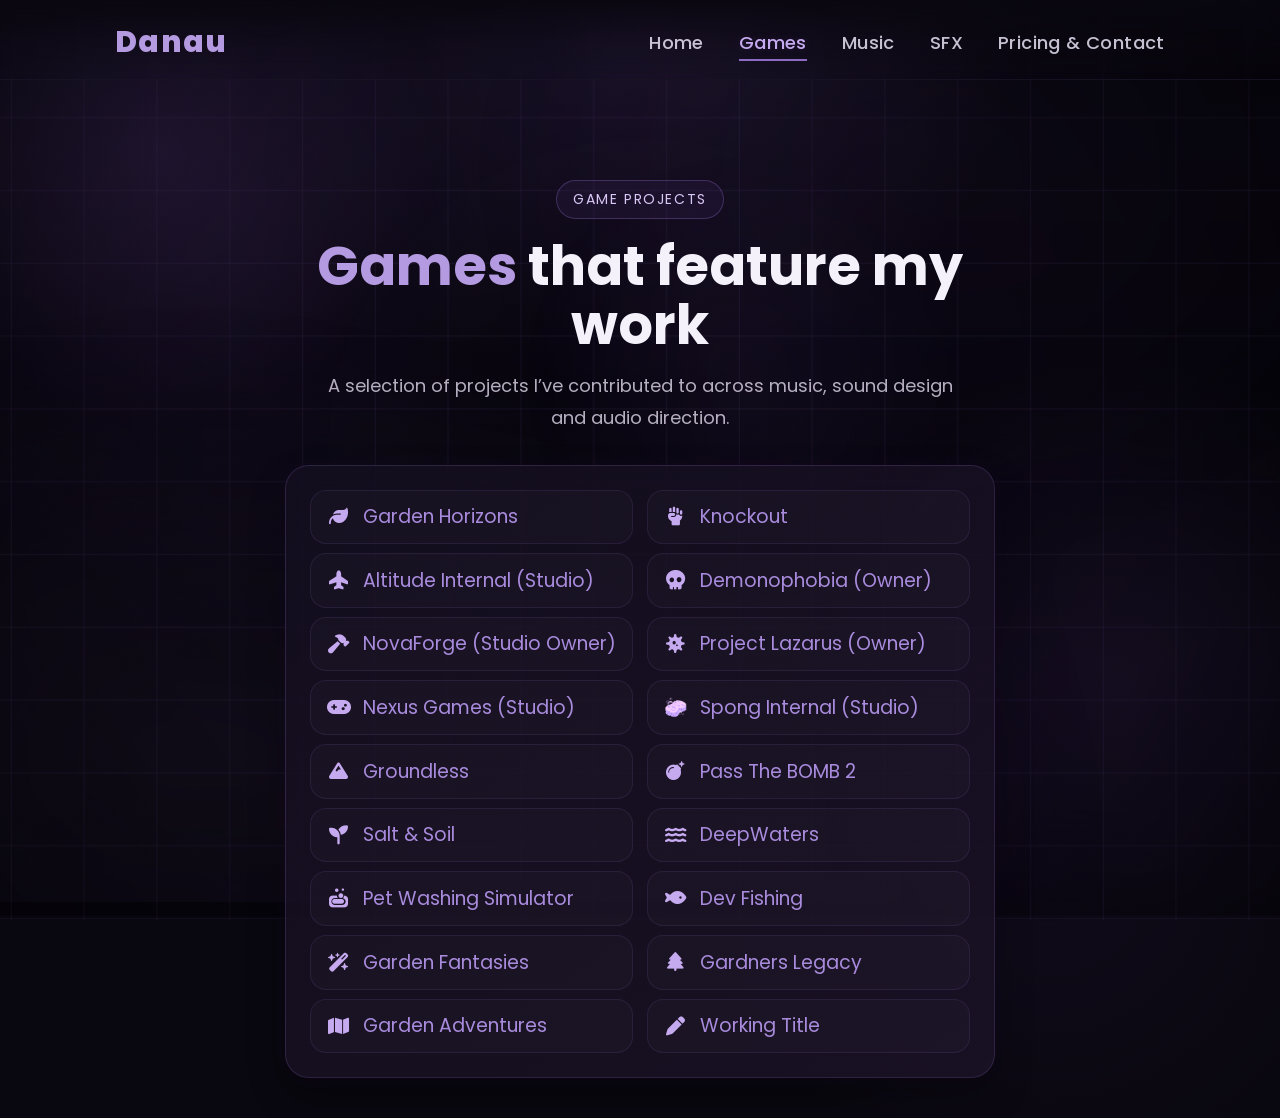
==== games.html @ 1e095b47 "1" ====
<!DOCTYPE html>
<html lang="en">
<head>
    <meta charset="UTF-8">
    <meta name="viewport" content="width=device-width, initial-scale=1.0">
    <link rel="stylesheet" href="https://cdnjs.cloudflare.com/ajax/libs/font-awesome/6.5.2/css/all.min.css">
    <link rel="stylesheet" href="style.css">
    <title>Games</title>
</head>
<body>
    <div class="background-particles" aria-hidden="true">
        <span></span><span></span><span></span><span></span><span></span><span></span>
        <span></span><span></span><span></span><span></span><span></span><span></span>
        <span></span><span></span><span></span><span></span><span></span><span></span>
    </div>
    <div class="cursor-particles" aria-hidden="true"></div>

    <header>
        <a href="index.html" class="logo">Danau</a>

        <nav>
            <a href="index.html">Home</a>
            <a href="games.html" class="active">Games</a>
            <a href="music.html">Music</a>
            <a href="sfx.html">SFX</a>
            <a href="pricing.html">Pricing & Contact</a>
        </nav>
    </header>

    <section class="games-page">
        <div class="games-hero">
            <p class="music-tag">Game projects</p>
            <h1><span>Games</span> that feature my work</h1>
            <p class="music-intro">A selection of projects I’ve contributed to across music, sound design and audio direction.</p>
        </div>

        <div class="games-list-wrap">
            <ol class="games-list games-list-two-column">
                <li><a href="https://www.roblox.com/games/130594398886540/Garden-Horizons" class="game-link" target="_blank" rel="noopener noreferrer"><i class="fa-solid fa-leaf"></i><span>Garden Horizons</span></a></li>
                <li><a href="https://www.roblox.com/games/136764190843219/Knockout" class="game-link" target="_blank" rel="noopener noreferrer"><i class="fa-solid fa-hand-fist"></i><span>Knockout</span></a></li>
                <li><i class="fa-solid fa-plane-up"></i><span>Altitude Internal (Studio)</span></li>
                <li><i class="fa-solid fa-skull"></i><span>Demonophobia (Owner)</span></li>
                <li><i class="fa-solid fa-hammer"></i><span>NovaForge (Studio Owner)</span></li>
                <li><i class="fa-solid fa-virus"></i><span>Project Lazarus (Owner)</span></li>
                <li><i class="fa-solid fa-gamepad"></i><span>Nexus Games (Studio)</span></li>
                <li><span class="game-emoji">🧽</span><span>Spong Internal (Studio)</span></li>
                <li><i class="fa-solid fa-mountain"></i><span>Groundless</span></li>
                <li><i class="fa-solid fa-bomb"></i><span>Pass The BOMB 2</span></li>
                <li><i class="fa-solid fa-seedling"></i><span>Salt &amp; Soil</span></li>
                <li><i class="fa-solid fa-water"></i><span>DeepWaters</span></li>
                <li><i class="fa-solid fa-soap"></i><span>Pet Washing Simulator</span></li>
                <li><i class="fa-solid fa-fish"></i><span>Dev Fishing</span></li>
                <li><i class="fa-solid fa-wand-magic-sparkles"></i><span>Garden Fantasies</span></li>
                <li><i class="fa-solid fa-tree"></i><span>Gardners Legacy</span></li>
                <li><i class="fa-solid fa-map"></i><span>Garden Adventures</span></li>
                <li><i class="fa-solid fa-pen"></i><span>Working Title</span></li>
            </ol>
        </div>
    </section>

    <script src="background.js"></script>
</body>
</html>
---- style.css ----
@import url('https://fonts.googleapis.com/css2?family=Poppins:wght@100;200;300;400;500;600&display=swap');

*{
    margin: 0;
    padding: 0;
    box-sizing: border-box;
    text-decoration: none;
    border: none;
    outline: none;
    font-family: 'Poppins', sans-serif;
}

html{
    font-size: 62.5%;
    background-color: #09070f;
}

:root{
    --grid-offset-x: 0px;
    --grid-offset-y: 0px;
}

body{
    width: 100%;
    min-height: 100vh;
    overflow-x: hidden;
    overflow-y: auto;
    background-color: #09070f;
    background-image:
        radial-gradient(circle at 50% 0%, rgba(120, 84, 176, 0.24), transparent 30%),
        radial-gradient(circle at 18% 22%, rgba(73, 45, 112, 0.18), transparent 26%),
        radial-gradient(circle at 82% 78%, rgba(52, 32, 83, 0.16), transparent 24%);
    background-size: auto, auto, auto;
    background-position: center top, 0 0, 100% 100%;
    color: #f5f1fb;
    position: relative;
}

body.grid-drift::selection{
    background: rgba(168, 139, 220, 0.25);
}

body::before{
    content: "";
    position: fixed;
    inset: -2px 0;
    pointer-events: none;
    background:
        linear-gradient(rgba(92, 69, 128, 0.16) 1px, transparent 1px),
        linear-gradient(90deg, rgba(92, 69, 128, 0.16) 1px, transparent 1px),
        radial-gradient(circle at 14% 18%, rgba(132, 96, 188, 0.16), transparent 20%),
        radial-gradient(circle at 86% 74%, rgba(82, 53, 122, 0.2), transparent 24%),
        linear-gradient(135deg, rgba(40, 23, 63, 0.18), transparent 42%),
        linear-gradient(to bottom, rgba(7, 5, 12, 0.18), rgba(7, 5, 12, 0.6));
    background-size: 70px 70px, 70px 70px, auto, auto, auto, auto;
    background-position:
        var(--grid-offset-x) var(--grid-offset-y),
        var(--grid-offset-x) var(--grid-offset-y),
        0 0,
        0 0,
        0 0,
        0 0;
    transform: translate3d(0, 0, 0) scale(1.04);
    transform-origin: center;
    animation: driftGridLayer 26s linear infinite, driftGlowPrimary 22s ease-in-out infinite alternate;
    will-change: transform, background-position;
    z-index: 0;
}

body::after{
    content: "";
    position: fixed;
    inset: -2px 0;
    pointer-events: none;
    background:
        radial-gradient(circle at 58% 42%, rgba(110, 76, 166, 0.08), transparent 24%),
        radial-gradient(circle at center, transparent 38%, rgba(0, 0, 0, 0.28) 100%);
    transform: translate3d(0, 0, 0) scale(1.03);
    transform-origin: center;
    animation: driftGlowSecondary 28s ease-in-out infinite alternate;
    z-index: 0;
}

.background-particles::before{
    content: "";
    position: absolute;
    inset: -10% -5%;
    pointer-events: none;
    background:
        radial-gradient(ellipse at 18% 78%, rgba(116, 92, 158, 0.14), transparent 38%),
        radial-gradient(ellipse at 72% 24%, rgba(80, 54, 120, 0.12), transparent 34%),
        radial-gradient(ellipse at 52% 88%, rgba(48, 30, 73, 0.18), transparent 42%);
    filter: blur(38px);
    opacity: 0.75;
    animation: driftMist 22s ease-in-out infinite alternate;
}

.background-particles{
    position: fixed;
    inset: -2px 0;
    overflow: hidden;
    pointer-events: none;
    z-index: 0;
}

.cursor-particles{
    position: fixed;
    inset: 0;
    pointer-events: none;
    overflow: hidden;
    z-index: 2;
}

.cursor-particle{
    position: absolute;
    width: 0.8rem;
    height: 0.8rem;
    border-radius: 0.2rem;
    background: linear-gradient(180deg, rgba(106, 83, 145, 0.4), rgba(52, 32, 79, 0.26));
    border: 1px solid rgba(130, 118, 170, 0.16);
    box-shadow: 0 0 10px rgba(82, 62, 120, 0.2);
    opacity: 0;
    animation: cursorParticleFade 1.2s ease-out forwards;
}

.background-particles span{
    position: absolute;
    display: block;
    width: 0.9rem;
    height: 0.9rem;
    background: linear-gradient(180deg, rgba(106, 83, 145, 0.52), rgba(52, 32, 79, 0.38));
    border: 1px solid rgba(130, 118, 170, 0.24);
    border-radius: 0.2rem;
    box-shadow: 0 0 14px rgba(82, 62, 120, 0.3);
    opacity: 0.8;
    animation: floatBlock linear infinite;
}

.background-particles span:nth-child(1){ left: 4%; top: 112%; animation-duration: 16s; animation-delay: -2s; }
.background-particles span:nth-child(2){ left: 9%; top: 108%; width: 0.7rem; height: 0.7rem; animation-duration: 20s; animation-delay: -6s; }
.background-particles span:nth-child(3){ left: 14%; top: 115%; width: 1rem; height: 1rem; animation-duration: 18s; animation-delay: -10s; }
.background-particles span:nth-child(4){ left: 20%; top: 109%; width: 0.8rem; height: 0.8rem; animation-duration: 22s; animation-delay: -4s; }
.background-particles span:nth-child(5){ left: 26%; top: 118%; width: 1.1rem; height: 1.1rem; animation-duration: 19s; animation-delay: -9s; }
.background-particles span:nth-child(6){ left: 32%; top: 110%; width: 0.75rem; height: 0.75rem; animation-duration: 24s; animation-delay: -12s; }
.background-particles span:nth-child(7){ left: 38%; top: 116%; width: 0.9rem; height: 0.9rem; animation-duration: 17s; animation-delay: -5s; }
.background-particles span:nth-child(8){ left: 44%; top: 111%; width: 1rem; height: 1rem; animation-duration: 21s; animation-delay: -8s; }
.background-particles span:nth-child(9){ left: 50%; top: 119%; width: 0.7rem; height: 0.7rem; animation-duration: 23s; animation-delay: -14s; }
.background-particles span:nth-child(10){ left: 56%; top: 107%; width: 1.05rem; height: 1.05rem; animation-duration: 18s; animation-delay: -7s; }
.background-particles span:nth-child(11){ left: 62%; top: 114%; width: 0.85rem; height: 0.85rem; animation-duration: 20s; animation-delay: -11s; }
.background-particles span:nth-child(12){ left: 68%; top: 109%; width: 1.15rem; height: 1.15rem; animation-duration: 25s; animation-delay: -3s; }
.background-particles span:nth-child(13){ left: 73%; top: 117%; width: 0.8rem; height: 0.8rem; animation-duration: 19s; animation-delay: -13s; }
.background-particles span:nth-child(14){ left: 78%; top: 112%; width: 0.95rem; height: 0.95rem; animation-duration: 22s; animation-delay: -6s; }
.background-particles span:nth-child(15){ left: 83%; top: 118%; width: 0.7rem; height: 0.7rem; animation-duration: 17s; animation-delay: -9s; }
.background-particles span:nth-child(16){ left: 88%; top: 110%; width: 1rem; height: 1rem; animation-duration: 24s; animation-delay: -15s; }
.background-particles span:nth-child(17){ left: 93%; top: 116%; width: 0.85rem; height: 0.85rem; animation-duration: 18s; animation-delay: -4s; }
.background-particles span:nth-child(18){ left: 97%; top: 113%; width: 1.1rem; height: 1.1rem; animation-duration: 21s; animation-delay: -10s; }

header{
    position: fixed;
    top: 0;
    left: 0;
    width: 100%;
    padding: 2rem 9% 1.4rem;
    background: linear-gradient(180deg, rgba(9, 7, 15, 0.92), rgba(9, 7, 15, 0.35), transparent);
    border-bottom: 1px solid rgba(126, 96, 175, 0.12);
    backdrop-filter: blur(6px);
    display: flex;
    justify-content: space-between;
    align-items: center;
    z-index: 100;
}

main,
header,
section{
    position: relative;
}

.logo{
    display: inline-block;
    font-size: 3rem;
    color: #b49ae0;
    font-weight: 800;
    cursor: pointer;
    letter-spacing: 0.12rem;
    transition: transform 0.25s ease, color 0.25s ease;
}

.logo:hover{
    transform: scale(1.06);
}

nav a{
    font-size: 1.8rem;
    color: rgba(241, 234, 252, 0.82);
    margin-left: 3.2rem;
    padding-bottom: 0.4rem;
    font-weight: 500;
    letter-spacing: 0.04rem;
    transition: color 0.3s ease, border-color 0.3s ease, text-shadow 0.3s ease;
    border-bottom: 2px solid transparent;
}

nav a:hover,
nav a.active{
    color: #c6aaf0;
    border-bottom: 2px solid #8d6bc4;
    text-shadow: 0 0 10px rgba(126, 96, 175, 0.2);
}

@media(max-width:995px){
    header{
        justify-content: center;
    }

    .logo{
        display: none;
    }

    nav{
        display: flex;
        justify-content: center;
        align-items: center;
        flex-wrap: wrap;
        gap: 1.5rem;
        width: 100%;
    }

    nav a{
        display: inline-block;
        font-size: 1.6rem;
        margin: 0;
    }

    nav a:hover,
    nav a.active{
        border-bottom: 2px solid #7e60af;
    }
}

section{
    min-height: 100vh;
    min-height: calc(100vh - 8.5rem);
    padding: 10rem 9% 4rem;
    position: relative;
    z-index: 1;
}

.home{
    display: flex;
    justify-content: center;
    align-items: center;
    gap: 8rem;
}

.home .home-content h1{
    font-size: 6.6rem;
    font-weight: 700;
    line-height: 1.1;
    letter-spacing: 0.08rem;
    margin-bottom: 1.2rem;
}

.hero-name{
    display: inline-block;
    background: linear-gradient(180deg, #f7f1ff 0%, #ccb1fb 42%, #9f7fe0 100%);
    -webkit-background-clip: text;
    background-clip: text;
    color: transparent;
    text-shadow: 0 0 18px rgba(126, 96, 175, 0.18), 0 0 32px rgba(88, 59, 129, 0.12);
}

span{
    color: #a88bdc;
}

.home-content h3{
    font-size: 4rem;
    margin-bottom: 1rem;
    font-weight: 700;
}

.home-content p{
    font-size: 1.7rem;
    color: rgba(241, 234, 252, 0.8);
    line-height: 1.8;
}

.home-role{
    display: block;
    margin-bottom: 1.1rem;
    color: #d7c9f2;
    font-size: 2rem;
    font-weight: 600;
    letter-spacing: 0.18rem;
    text-transform: uppercase;
}

.home-description{
    max-width: 48rem;
    color: rgba(241, 234, 252, 0.72);
    font-size: 1.8rem;
}

.signature-quote{
    display: inline-block;
    margin: 0 0 2.2rem;
    padding: 1.1rem 1.9rem;
    font-size: 1.8rem;
    font-weight: 500;
    letter-spacing: 0.04rem;
    color: #f3eefc;
    border: 1px solid rgba(126, 96, 175, 0.42);
    border-radius: 999px;
    background: linear-gradient(90deg, rgba(74, 49, 112, 0.34), rgba(30, 18, 45, 0.2));
    box-shadow: 0 12px 30px rgba(70, 46, 106, 0.24);
    text-shadow: 0 0 12px rgba(126, 96, 175, 0.24);
}

.home-img{
    position: relative;
    display: flex;
    align-items: center;
    justify-content: center;
    border-radius: 50%;
    width: 32vw;
    height: 32vw;
}

.home-img::before,
.home-img::after{
    content: "";
    position: absolute;
    border-radius: 50%;
    pointer-events: none;
}

.home-img::before{
    inset: -1.6rem;
    border: 1px solid rgba(126, 96, 175, 0.32);
    box-shadow: 0 0 36px rgba(92, 61, 137, 0.24);
}

.home-img::after{
    inset: -3rem;
    border: 1px dashed rgba(126, 96, 175, 0.24);
    opacity: 0.85;
}

.home-img img{
    position: relative;
    z-index: 1;
    width: 100%;
    height: 100%;
    border-radius: 50%;
    border: 0.35rem solid rgba(126, 96, 175, 0.58);
    box-shadow: 0 0 38px rgba(78, 50, 120, 0.34);
    filter: saturate(0.92) contrast(1.04);
    cursor: default;
    transition: transform 0.25s ease, box-shadow 0.25s ease, filter 0.25s ease;
}

.home-img img:hover{
    transform: scale(1.02);
    box-shadow: 0 0 50px rgba(100, 64, 152, 0.46);
    filter: saturate(1) contrast(1.08);
}

.social-icons a{
    display: inline-flex;
    justify-content: center;
    align-items: center;
    width: 4.6rem;
    height: 4.6rem;
    background: linear-gradient(180deg, rgba(43, 26, 67, 0.95), rgba(17, 10, 28, 0.99));
    border: 1px solid rgba(160, 126, 214, 0.46);
    font-size: 2rem;
    border-radius: 999px;
    margin: 3rem 1.5rem 3rem 0;
    transition: transform 0.28s ease, background 0.28s ease, color 0.28s ease, box-shadow 0.28s ease, border-color 0.28s ease;
    color: #d8b5f2;
    box-shadow: 0 10px 20px rgba(10, 6, 17, 0.34), 0 0 18px rgba(126, 96, 175, 0.1);
}

.social-icons a i{
    display: flex;
    align-items: center;
    justify-content: center;
    line-height: 1;
}

.social-icons a:hover{
    background: linear-gradient(180deg, rgba(91, 63, 134, 0.96), rgba(49, 31, 77, 0.96));
    transform: translateY(-4px) scale(1.05);
    color: #efd8ff;
    border-color: rgba(199, 173, 245, 0.64);
    box-shadow: 0 12px 24px rgba(126, 96, 175, 0.2);
}

.btn{
    display: inline-block;
    padding: 1.1rem 3rem;
    background: linear-gradient(180deg, rgba(43, 26, 67, 0.95), rgba(17, 10, 28, 0.99));
    border-radius: 999px;
    font-size: 1.6rem;
    color: #d8b5f2;
    letter-spacing: 0.3rem;
    font-weight: 600;
    border: 1px solid rgba(160, 126, 214, 0.46);
    transition: transform 0.28s ease, background 0.28s ease, color 0.28s ease, box-shadow 0.28s ease, border-color 0.28s ease;
    cursor: pointer;
    box-shadow: 0 10px 20px rgba(10, 6, 17, 0.34), 0 0 18px rgba(126, 96, 175, 0.1);
}

.btn:hover{
    background: linear-gradient(180deg, rgba(91, 63, 134, 0.96), rgba(49, 31, 77, 0.96));
    transform: translateY(-4px) scale(1.05);
    color: #efd8ff;
    border-color: rgba(199, 173, 245, 0.64);
    box-shadow: 0 12px 24px rgba(126, 96, 175, 0.2);
}

.typing-text{
    font-size: 34px;
    font-weight: 600;
    min-width: 280px;
}

.typing-text span{
    position: relative;
}



@keyframes cursor{
    to{
        border-left: 3px solid #746894;
    }
}





@keyframes driftGridLayer{
    0%{
        background-position:
            var(--grid-offset-x) var(--grid-offset-y),
            var(--grid-offset-x) var(--grid-offset-y),
            0 0,
            0 0,
            0 0,
            0 0;
    }
    100%{
        background-position:
            calc(var(--grid-offset-x) + 18px) calc(var(--grid-offset-y) - 18px),
            calc(var(--grid-offset-x) + 18px) calc(var(--grid-offset-y) - 18px),
            0 0,
            0 0,
            0 0,
            0 0;
    }
}

@keyframes cursorParticleFade{
    0%{
        opacity: 0.55;
        transform: translate3d(0, 0, 0) scale(1) rotate(0deg);
    }
    100%{
        opacity: 0;
        transform: translate3d(var(--particle-drift-x, 0px), var(--particle-drift-y, -18px), 0) scale(0.45) rotate(120deg);
    }
}

@keyframes floatBlock{
    0%{
        transform: translate3d(0, 0, 0) rotate(0deg);
        opacity: 0;
    }
    10%{
        opacity: 0.9;
    }
    50%{
        transform: translate3d(1.8vw, -45vh, 0) rotate(120deg);
        opacity: 0.75;
    }
    100%{
        transform: translate3d(-1.2vw, -120vh, 0) rotate(240deg);
        opacity: 0;
    }
}

@keyframes driftMist{
    0%{
        transform: translate3d(-2.5vw, 1.5vh, 0) scale(1);
        opacity: 0.58;
    }
    50%{
        transform: translate3d(2vw, -1vh, 0) scale(1.04);
        opacity: 0.74;
    }
    100%{
        transform: translate3d(-1vw, 2vh, 0) scale(1.08);
        opacity: 0.62;
    }
}

@keyframes driftGlowPrimary{
    0%{
        transform: translate3d(-2.4vw, -1.8vh, 0) scale(1.04);
    }
    50%{
        transform: translate3d(2.8vw, 1.7vh, 0) scale(1.08);
    }
    100%{
        transform: translate3d(1vw, -2.2vh, 0) scale(1.06);
    }
}

@keyframes driftGlowSecondary{
    0%{
        transform: translate3d(2vw, 1.2vh, 0) scale(1.03);
    }
    50%{
        transform: translate3d(-2.6vw, -1.4vh, 0) scale(1.07);
    }
    100%{
        transform: translate3d(1.2vw, 2vh, 0) scale(1.05);
    }
}

@media (max-width: 1000px){
    .home{
        gap: 4rem;
    }
}

.music-page{
    min-height: auto;
}

.music-hero{
    max-width: 72rem;
    margin: 0 auto 4.5rem;
    text-align: center;
}

.music-tag{
    display: inline-block;
    margin-bottom: 1.8rem;
    padding: 0.8rem 1.6rem;
    border: 1px solid rgba(126, 96, 175, 0.38);
    border-radius: 999px;
    background: rgba(74, 49, 112, 0.18);
    color: #d9c7f5;
    font-size: 1.4rem;
    letter-spacing: 0.16rem;
    text-transform: uppercase;
}

.music-hero h1{
    font-size: 5.6rem;
    line-height: 1.1;
    margin-bottom: 1.8rem;
}

.music-intro{
    max-width: 64rem;
    margin: 0 auto;
    font-size: 1.8rem;
    color: rgba(241, 234, 252, 0.74);
    line-height: 1.8;
}

.music-grid{
    display: grid;
    grid-template-columns: repeat(4, minmax(0, 1fr));
    gap: 2.4rem;
}

.music-card{
    position: relative;
    display: flex;
    flex-direction: column;
    justify-content: space-between;
    gap: 1.8rem;
    min-height: 23rem;
    padding: 2.4rem;
    border: 1px solid rgba(126, 96, 175, 0.28);
    border-radius: 2rem;
    background: linear-gradient(145deg, rgba(20, 14, 31, 0.92), rgba(28, 20, 40, 0.82));
    box-shadow: 0 18px 36px rgba(0, 0, 0, 0.28), 0 0 24px rgba(84, 54, 128, 0.1);
    overflow: hidden;
}

.music-card::before{
    content: "";
    position: absolute;
    inset: 0;
    background: radial-gradient(circle at top right, rgba(126, 96, 175, 0.12), transparent 34%);
    pointer-events: none;
}

.music-card-top{
    display: flex;
    align-items: center;
    gap: 1rem;
    margin-bottom: 1.4rem;
}

.music-card-top i{
    color: #c6aaf0;
    font-size: 1.8rem;
}

.music-card h2{
    font-size: 2rem;
    color: #f3eefc;
    line-height: 1.3;
}

.music-card audio{
    width: 100%;
    height: 4.8rem;
    padding: 0.5rem;
    border: 1px solid rgba(126, 96, 175, 0.26);
    border-radius: 1.4rem;
    background: linear-gradient(180deg, rgba(38, 24, 58, 0.9), rgba(17, 10, 28, 0.96));
    box-shadow: inset 0 1px 0 rgba(255, 255, 255, 0.04), 0 10px 20px rgba(10, 6, 17, 0.28);
    filter: hue-rotate(282deg) saturate(0.95) brightness(0.82);
}

.eight-grid{
    grid-template-columns: repeat(4, minmax(0, 1fr));
}

@media (max-width: 1200px){
    .music-grid,
    .eight-grid{
        grid-template-columns: repeat(3, minmax(0, 1fr));
    }
}

@media(max-width:995px){
    .home{
        flex-direction: column;
        margin: 5rem 4rem;
    }

    .home .home-content h3{
        font-size: 2.5rem;
    }

    .home-content h1{
        font-size: 5rem;
    }

    .home-role{
        font-size: 1.7rem;
        letter-spacing: 0.12rem;
    }

    .home-description{
        font-size: 1.65rem;
    }

    .home-img{
        width: min(70vw, 32rem);
        height: min(70vw, 32rem);
        margin-bottom: 10vw;
    }

    .music-hero h1{
        font-size: 4.4rem;
    }

    .music-grid,
    .eight-grid{
        grid-template-columns: repeat(2, minmax(0, 1fr));
    }
}

.games-page{
    min-height: calc(100vh - 8.5rem);
    display: flex;
    flex-direction: column;
    justify-content: center;
}

.games-hero{
    max-width: 76rem;
    margin: 0 auto 3rem;
    text-align: center;
}

.games-hero h1{
    font-size: 5.4rem;
    line-height: 1.1;
    margin-bottom: 1.4rem;
}

.games-hero h1 span{
    color: #b49ae0;
}

.games-list-wrap{
    max-width: 120rem;
    margin: 0 auto;
    padding: 2.4rem;
    border: 1px solid rgba(126, 96, 175, 0.24);
    border-radius: 2.4rem;
    background: linear-gradient(145deg, rgba(20, 14, 31, 0.88), rgba(28, 20, 40, 0.78));
    box-shadow: 0 18px 36px rgba(0, 0, 0, 0.28), 0 0 24px rgba(84, 54, 128, 0.08);
}

.games-list{
    list-style: none;
    display: flex;
    flex-direction: column;
    gap: 0.9rem;
}

.games-list-two-column{
    display: grid;
    grid-template-columns: repeat(2, minmax(0, 1fr));
    gap: 0.9rem 1.4rem;
}

.games-list li{
    display: flex;
    align-items: center;
    gap: 1.4rem;
    padding: 1.35rem 1.6rem;
    border: 1px solid rgba(126, 96, 175, 0.16);
    border-radius: 1.6rem;
    background: rgba(255, 255, 255, 0.02);
    color: #f3eefc;
    font-size: 1.9rem;
    line-height: 1.35;
}

.game-link{
    display: flex;
    align-items: center;
    gap: 1.4rem;
    width: 100%;
    color: inherit;
    transition: color 0.25s ease, text-shadow 0.25s ease;
}

.game-link:hover{
    color: #d7c0fb;
    text-shadow: 0 0 10px rgba(126, 96, 175, 0.18);
}

.games-list li i,
.game-emoji{
    flex-shrink: 0;
    color: #c6aaf0;
    font-size: 1.9rem;
    width: 2.2rem;
    text-align: center;
}

.game-emoji{
    filter: grayscale(1) brightness(0.8) sepia(1) hue-rotate(220deg) saturate(1.8);
}

.games-list li span{
    display: block;
}

@media (max-width: 900px){
    .games-list-two-column{
        grid-template-columns: 1fr;
    }
}

@media (max-width: 640px){
    .music-grid,
    .eight-grid{
        grid-template-columns: 1fr;
    }

    .games-list-wrap{
        padding: 2rem;
    }

    .games-list li{
        font-size: 1.8rem;
        padding: 1.4rem 1.5rem;
    }
}
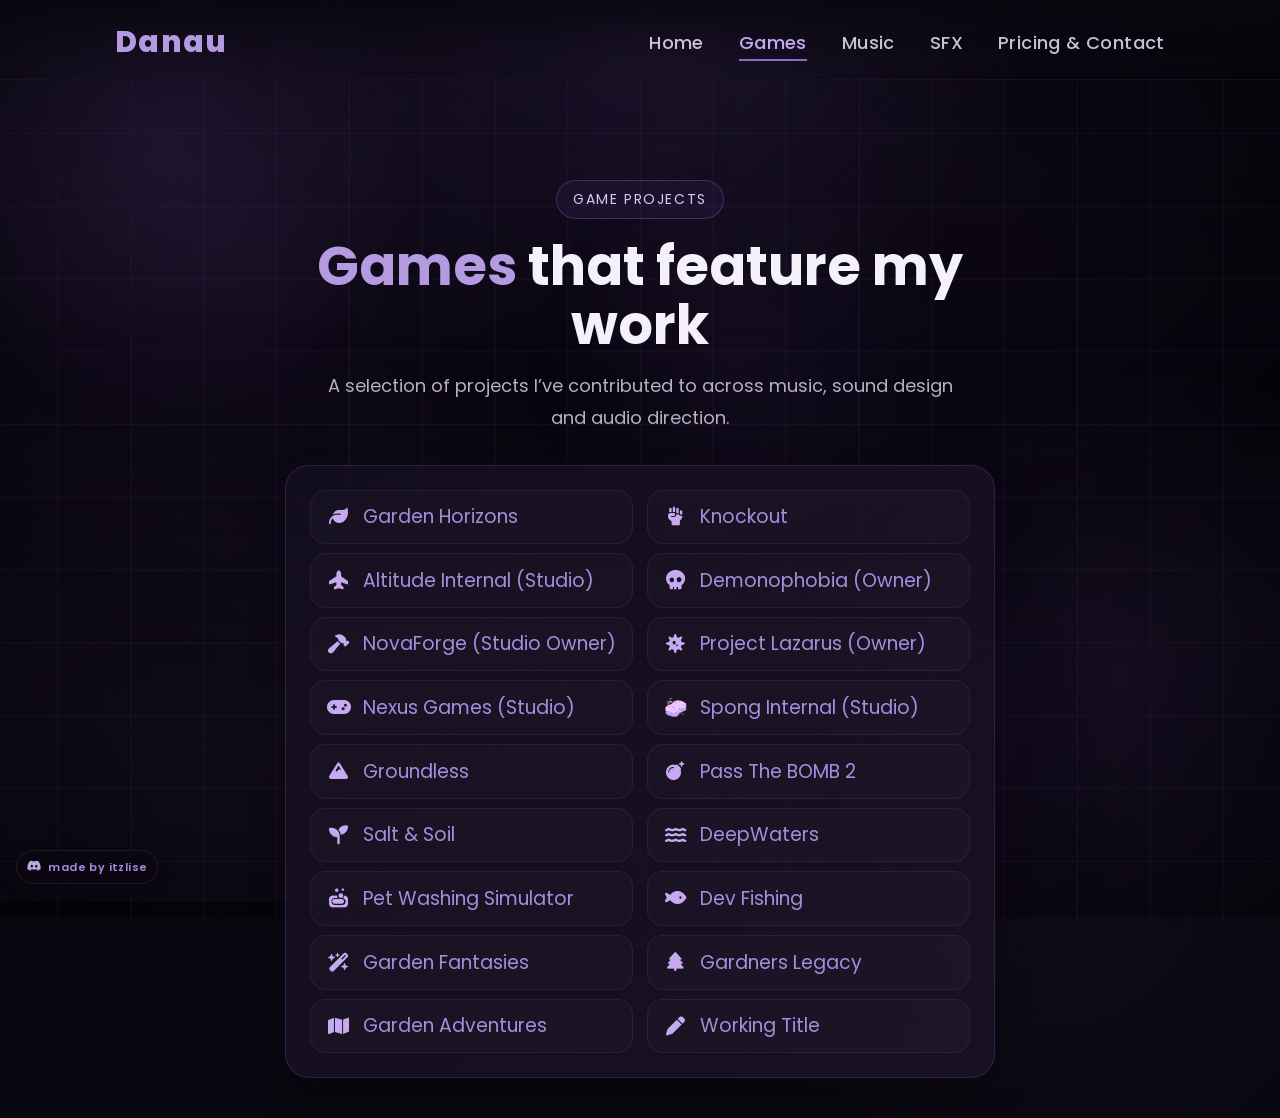
==== commit f67e5395: "watermark" ====
--- a/games.html
+++ b/games.html
@@ -3,6 +3,8 @@
 <head>
     <meta charset="UTF-8">
     <meta name="viewport" content="width=device-width, initial-scale=1.0">
+    <link rel="icon" href="logo.png" type="image/png">
+    <link rel="shortcut icon" href="logo.png" type="image/png">
     <link rel="stylesheet" href="https://cdnjs.cloudflare.com/ajax/libs/font-awesome/6.5.2/css/all.min.css">
     <link rel="stylesheet" href="style.css">
     <title>Games</title>
@@ -58,6 +60,7 @@
         </div>
     </section>
 
+    <div class="site-credit"><i class="fa-brands fa-discord"></i><span>made by itzlise</span></div>
     <script src="background.js"></script>
 </body>
 </html>
--- a/style.css
+++ b/style.css
@@ -772,6 +772,31 @@
     display: block;
 }
 
+.site-credit{
+    position: fixed;
+    left: 1.6rem;
+    bottom: 1.6rem;
+    display: inline-flex;
+    align-items: center;
+    gap: 0.7rem;
+    padding: 0.75rem 1rem;
+    border: 1px solid rgba(187, 149, 255, 0.12);
+    border-radius: 999px;
+    background: rgba(10, 8, 17, 0.62);
+    color: rgba(243, 236, 255, 0.68);
+    font-size: 1.1rem;
+    font-weight: 600;
+    letter-spacing: 0.04rem;
+    backdrop-filter: blur(10px);
+    box-shadow: 0 8px 18px rgba(0, 0, 0, 0.18);
+    z-index: 50;
+}
+
+.site-credit i{
+    color: rgba(215, 192, 251, 0.88);
+    font-size: 1.15rem;
+}
+
 @media (max-width: 900px){
     .games-list-two-column{
         grid-template-columns: 1fr;
@@ -792,4 +817,11 @@
         font-size: 1.8rem;
         padding: 1.4rem 1.5rem;
     }
-}
+
+    .site-credit{
+        left: 1rem;
+        bottom: 1rem;
+        padding: 0.7rem 0.9rem;
+        font-size: 1rem;
+    }
+}
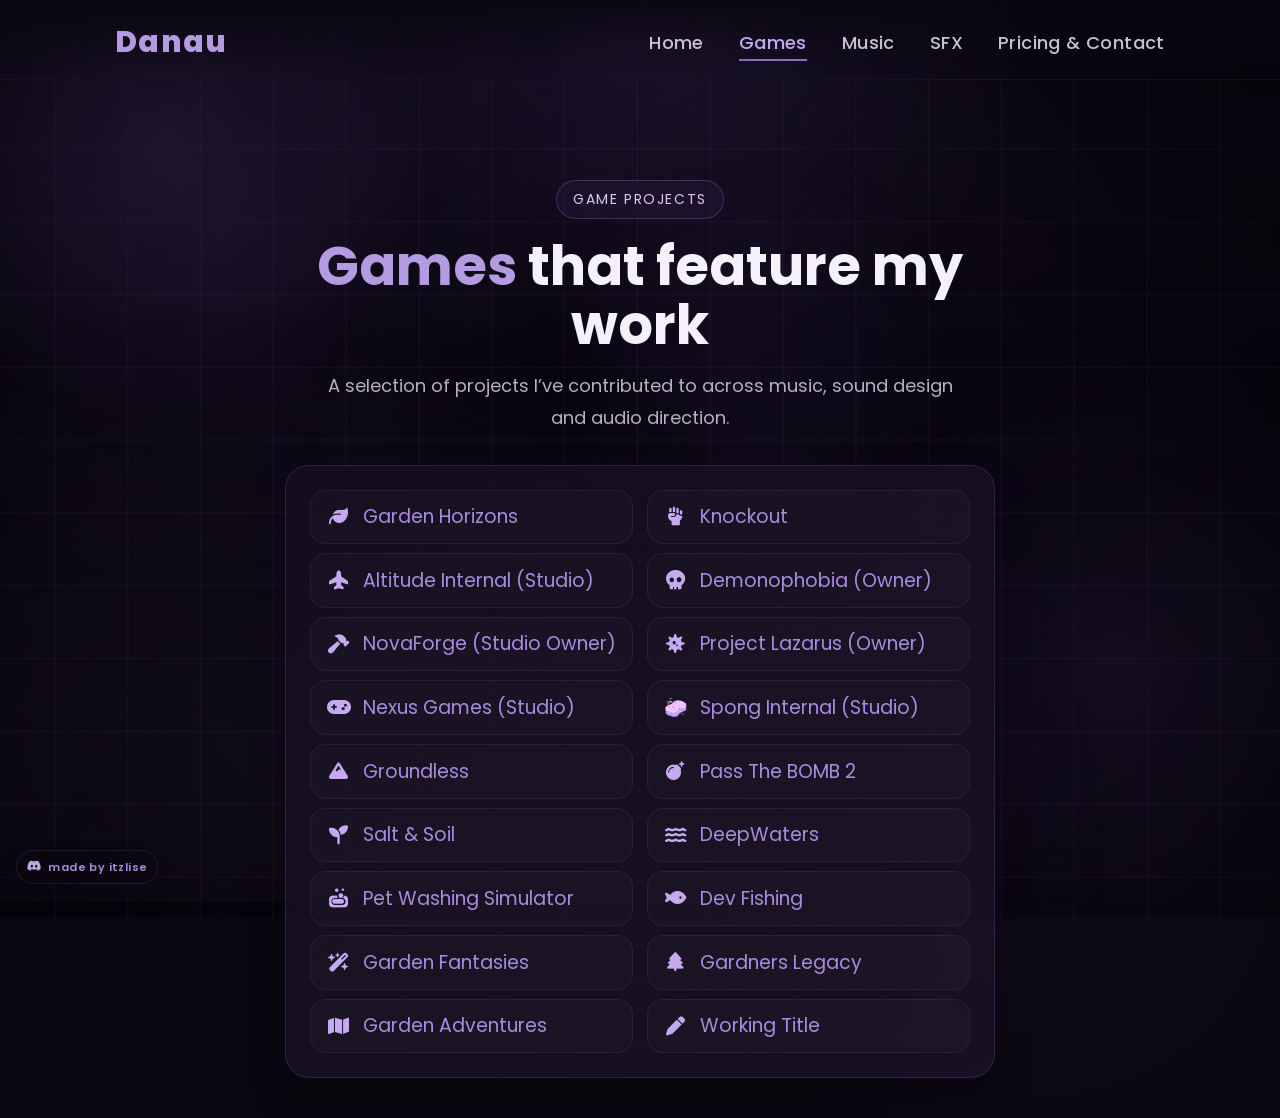
==== commit 59417a84: "watermark_click" ====
--- a/games.html
+++ b/games.html
@@ -60,7 +60,7 @@
         </div>
     </section>
 
-    <div class="site-credit"><i class="fa-brands fa-discord"></i><span>made by itzlise</span></div>
+    <a href="https://discord.com/users/718743877128814603" class="site-credit" target="_blank" rel="noopener noreferrer"><i class="fa-brands fa-discord"></i><span>made by itzlise</span></a>
     <script src="background.js"></script>
 </body>
 </html>
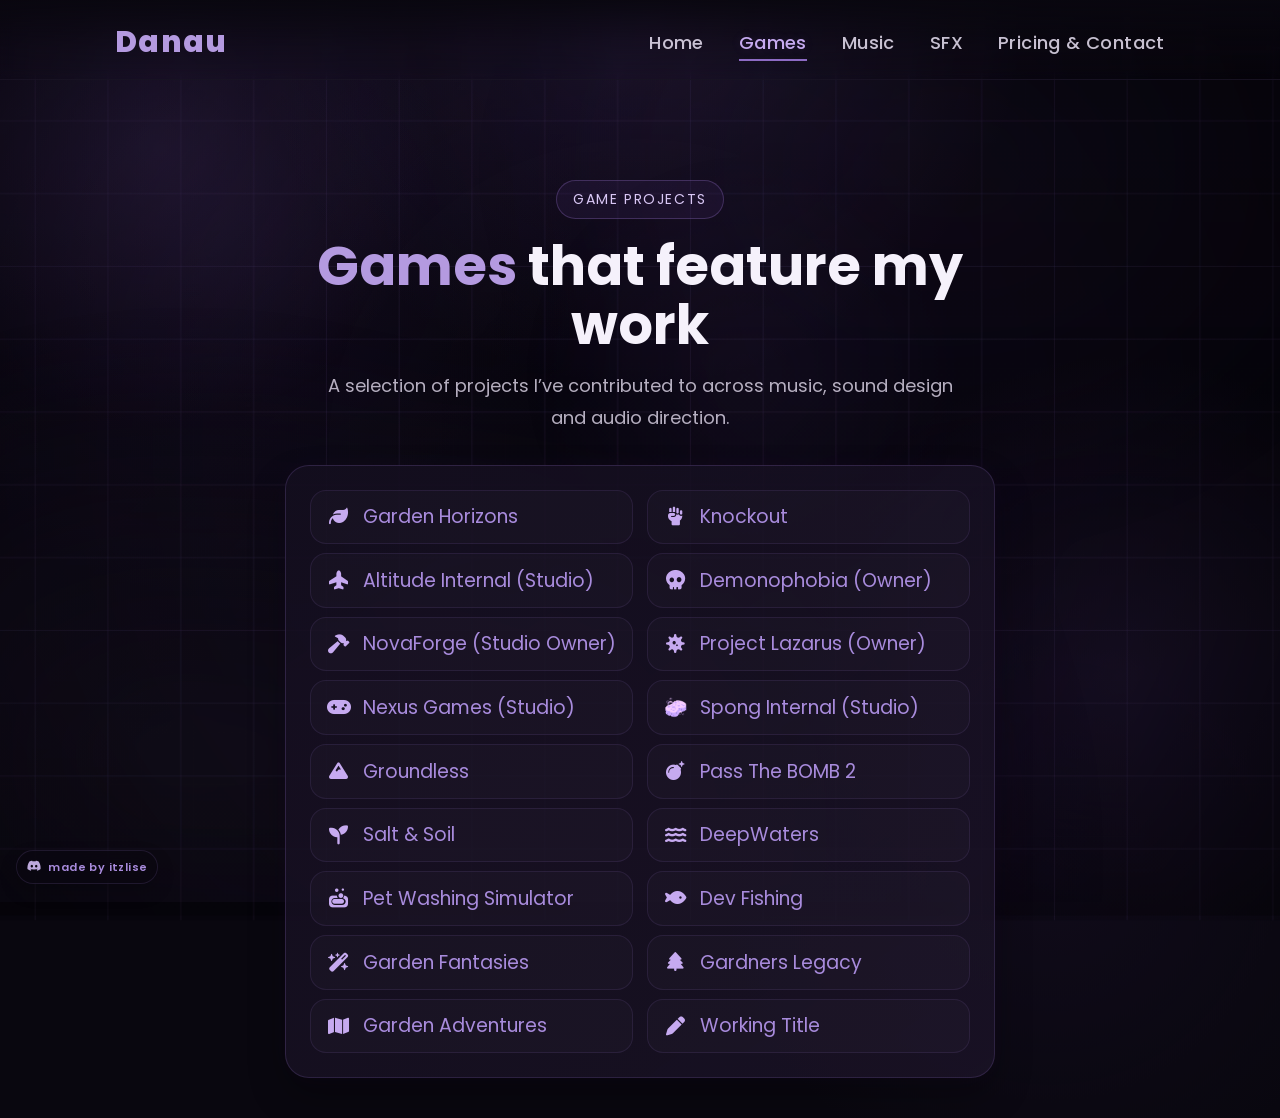
==== commit 1978eb37: "add favicon" ====
--- a/games.html
+++ b/games.html
@@ -3,8 +3,9 @@
 <head>
     <meta charset="UTF-8">
     <meta name="viewport" content="width=device-width, initial-scale=1.0">
-    <link rel="icon" href="logo.png" type="image/png">
-    <link rel="shortcut icon" href="logo.png" type="image/png">
+    <link rel="icon" href="favicon.ico" sizes="any">
+    <link rel="icon" href="favicon.png" type="image/png">
+    <link rel="shortcut icon" href="favicon.ico">
     <link rel="stylesheet" href="https://cdnjs.cloudflare.com/ajax/libs/font-awesome/6.5.2/css/all.min.css">
     <link rel="stylesheet" href="style.css">
     <title>Games</title>
--- a/style.css
+++ b/style.css
@@ -789,12 +789,27 @@
     letter-spacing: 0.04rem;
     backdrop-filter: blur(10px);
     box-shadow: 0 8px 18px rgba(0, 0, 0, 0.18);
+    transition: transform 0.22s ease, border-color 0.22s ease, background 0.22s ease, color 0.22s ease, box-shadow 0.22s ease;
     z-index: 50;
+}
+
+.site-credit:hover{
+    transform: translateY(-2px);
+    border-color: rgba(187, 149, 255, 0.24);
+    background: rgba(18, 13, 29, 0.78);
+    color: rgba(243, 236, 255, 0.9);
+    box-shadow: 0 12px 22px rgba(0, 0, 0, 0.24), 0 0 14px rgba(187, 149, 255, 0.08);
 }
 
 .site-credit i{
     color: rgba(215, 192, 251, 0.88);
     font-size: 1.15rem;
+    transition: color 0.22s ease, transform 0.22s ease;
+}
+
+.site-credit:hover i{
+    color: #f0e2ff;
+    transform: scale(1.08);
 }
 
 @media (max-width: 900px){
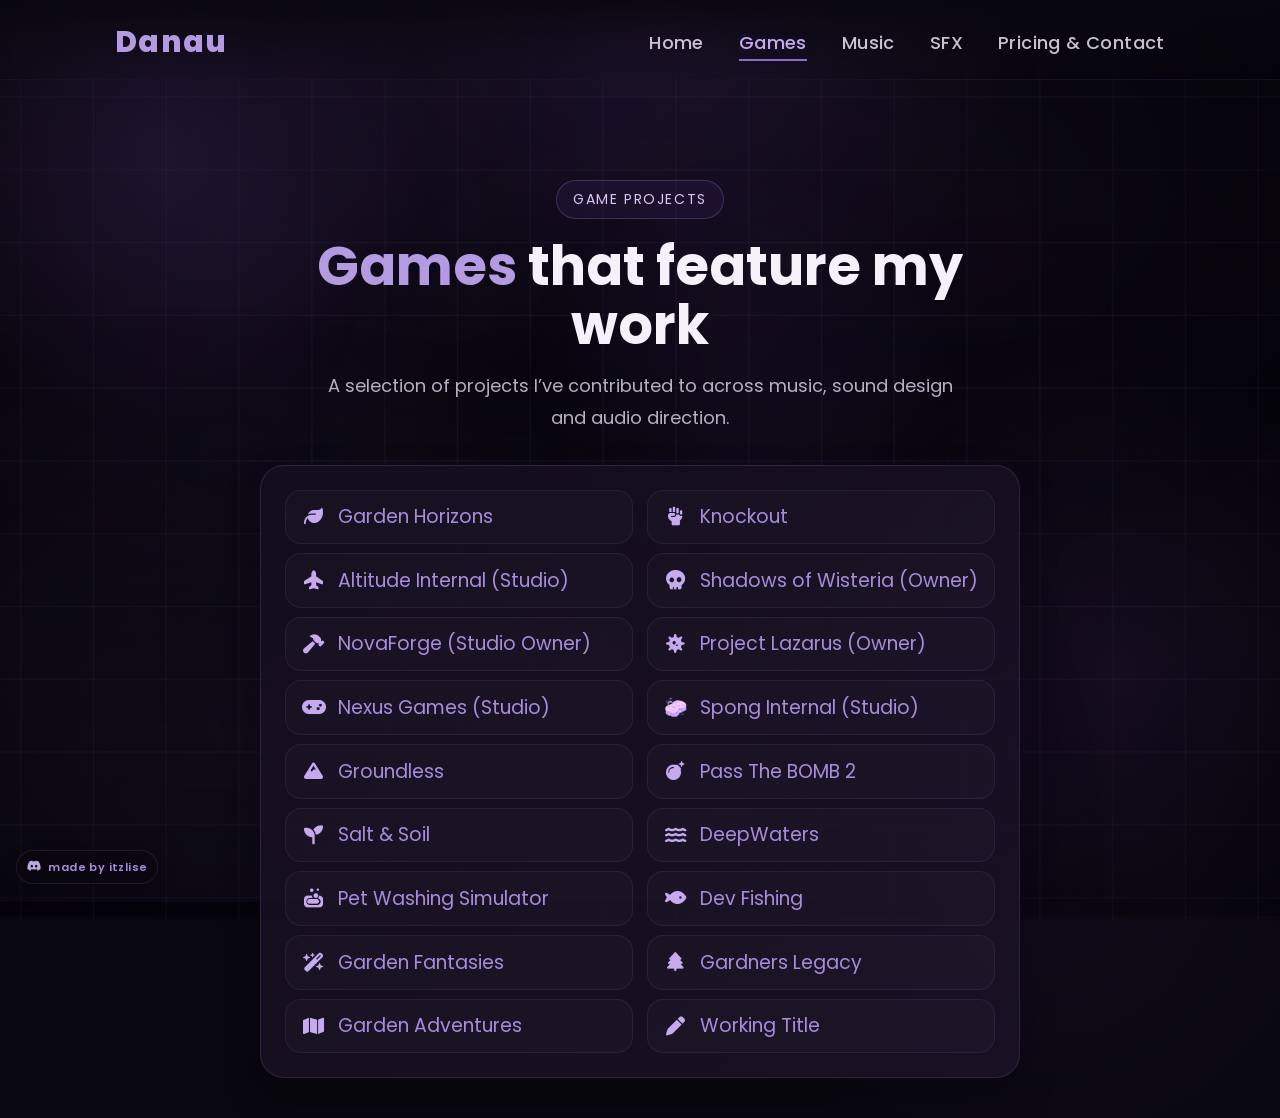
==== commit 4f6706ee: "change game name" ====
--- a/games.html
+++ b/games.html
@@ -42,7 +42,7 @@
                 <li><a href="https://www.roblox.com/games/130594398886540/Garden-Horizons" class="game-link" target="_blank" rel="noopener noreferrer"><i class="fa-solid fa-leaf"></i><span>Garden Horizons</span></a></li>
                 <li><a href="https://www.roblox.com/games/136764190843219/Knockout" class="game-link" target="_blank" rel="noopener noreferrer"><i class="fa-solid fa-hand-fist"></i><span>Knockout</span></a></li>
                 <li><i class="fa-solid fa-plane-up"></i><span>Altitude Internal (Studio)</span></li>
-                <li><i class="fa-solid fa-skull"></i><span>Demonophobia (Owner)</span></li>
+                <li><i class="fa-solid fa-skull"></i><span>Shadows of Wisteria (Owner)</span></li>
                 <li><i class="fa-solid fa-hammer"></i><span>NovaForge (Studio Owner)</span></li>
                 <li><i class="fa-solid fa-virus"></i><span>Project Lazarus (Owner)</span></li>
                 <li><i class="fa-solid fa-gamepad"></i><span>Nexus Games (Studio)</span></li>
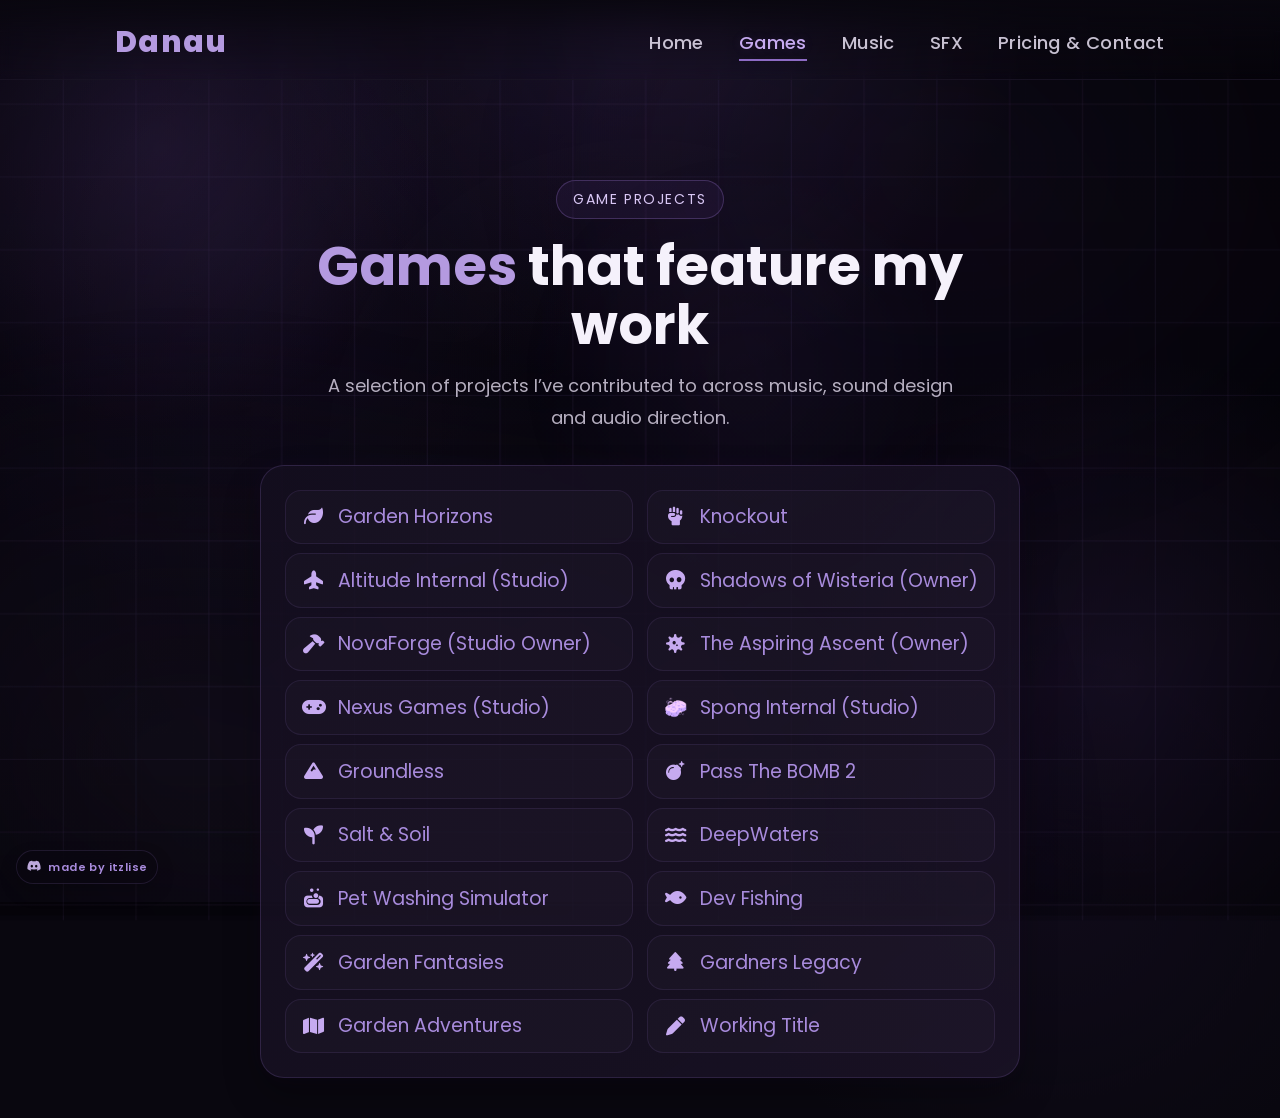
==== commit 67a9c51a: "change lazarus to TAA" ====
--- a/games.html
+++ b/games.html
@@ -44,7 +44,7 @@
                 <li><i class="fa-solid fa-plane-up"></i><span>Altitude Internal (Studio)</span></li>
                 <li><i class="fa-solid fa-skull"></i><span>Shadows of Wisteria (Owner)</span></li>
                 <li><i class="fa-solid fa-hammer"></i><span>NovaForge (Studio Owner)</span></li>
-                <li><i class="fa-solid fa-virus"></i><span>Project Lazarus (Owner)</span></li>
+                <li><i class="fa-solid fa-virus"></i><span>The Aspiring Ascent (Owner)</span></li>
                 <li><i class="fa-solid fa-gamepad"></i><span>Nexus Games (Studio)</span></li>
                 <li><span class="game-emoji">🧽</span><span>Spong Internal (Studio)</span></li>
                 <li><i class="fa-solid fa-mountain"></i><span>Groundless</span></li>
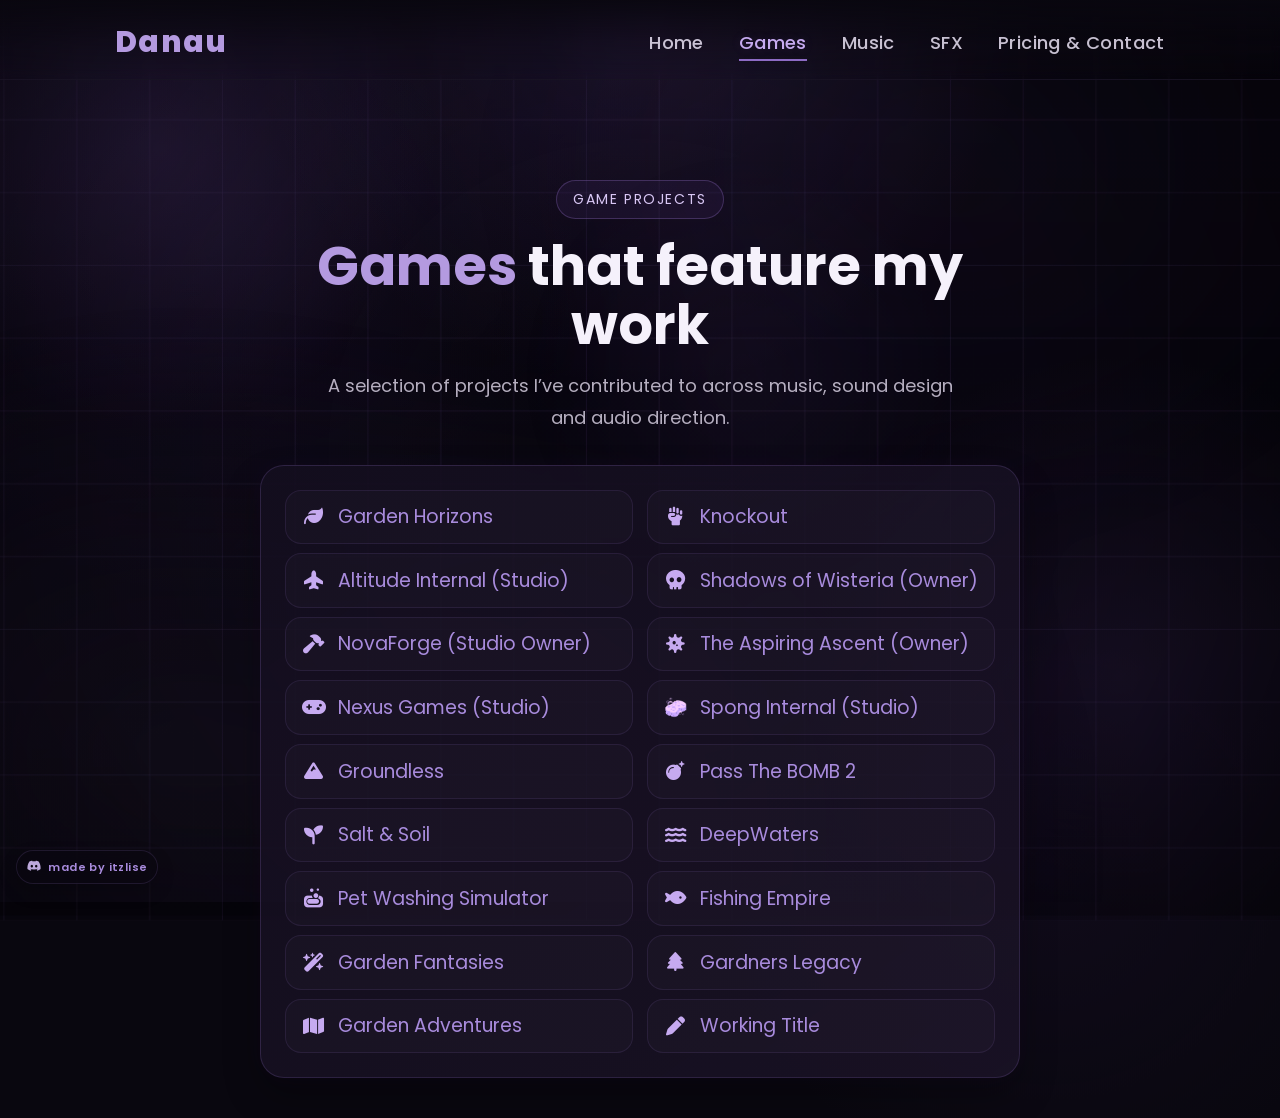
==== commit 4f2a4082: "fishing-empire" ====
--- a/games.html
+++ b/games.html
@@ -52,7 +52,7 @@
                 <li><i class="fa-solid fa-seedling"></i><span>Salt &amp; Soil</span></li>
                 <li><i class="fa-solid fa-water"></i><span>DeepWaters</span></li>
                 <li><i class="fa-solid fa-soap"></i><span>Pet Washing Simulator</span></li>
-                <li><i class="fa-solid fa-fish"></i><span>Dev Fishing</span></li>
+                <li><i class="fa-solid fa-fish"></i><span>Fishing Empire</span></li>
                 <li><i class="fa-solid fa-wand-magic-sparkles"></i><span>Garden Fantasies</span></li>
                 <li><i class="fa-solid fa-tree"></i><span>Gardners Legacy</span></li>
                 <li><i class="fa-solid fa-map"></i><span>Garden Adventures</span></li>
